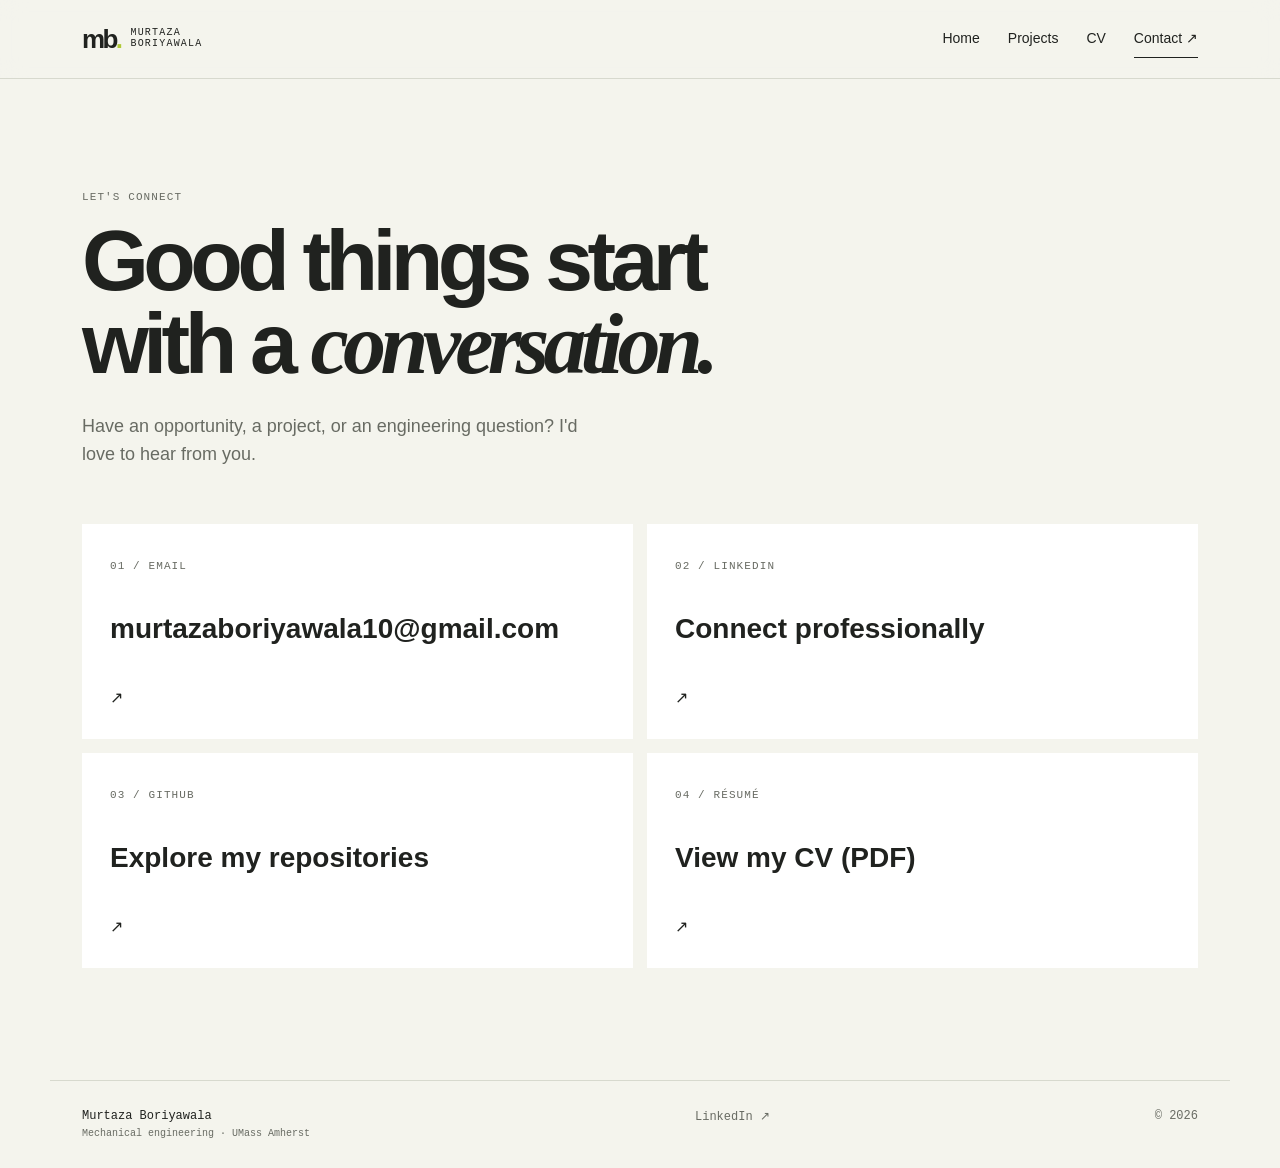
==== contact.html @ b4f7399f "Redesign portfolio with animated project showcase" ====
<!doctype html><html lang="en"><head><meta charset="utf-8"><meta name="viewport" content="width=device-width,initial-scale=1"><meta name="description" content="Murtaza Boriyawala's mechanical engineering portfolio. Explore projects in robotics, CAD, structural analysis, and manufacturing."><meta name="theme-color" content="#f5f5ef"><title>Contact | Murtaza Boriyawala</title><link rel="stylesheet" href="style.css"><script src="site.js" defer></script></head><body><a class="skip" href="#main">Skip to content</a><header class="site-header"><div class="navbar container"><a class="brand" href="index.html" aria-label="Murtaza Boriyawala home"><span class="monogram">mb<span>.</span></span><span class="brand-name">MURTAZA<br>BORIYAWALA</span></a><nav class="nav-links" aria-label="Main navigation"><a  href="index.html">Home</a><a  href="projects.html">Projects</a><a  href="cv.html">CV</a><a class="active" aria-current="page" href="contact.html">Contact ↗</a></nav></div></header><main id="main"><section class="container section"><p class="eyebrow">LET'S CONNECT</p><h1>Good things start<br>with a <span class="serif">conversation.</span></h1><p class="hero-intro">Have an opportunity, a project, or an engineering question? I'd love to hear from you.</p><div class="contact-grid"><a class="contact-card" href="mailto:murtazaboriyawala10@gmail.com"><span class="eyebrow">01 / Email</span><h2>murtazaboriyawala10@gmail.com</h2><span>↗</span></a><a class="contact-card" href="https://www.linkedin.com/in/murtazaboriyawala"><span class="eyebrow">02 / LinkedIn</span><h2>Connect professionally</h2><span>↗</span></a><a class="contact-card" href="https://github.com/murtazamb"><span class="eyebrow">03 / GitHub</span><h2>Explore my repositories</h2><span>↗</span></a><a class="contact-card" href="assets/cv.pdf"><span class="eyebrow">04 / Résumé</span><h2>View my CV (PDF)</h2><span>↗</span></a></div></section></main><footer class="container footer"><a href="index.html">Murtaza Boriyawala<span>Mechanical engineering · UMass Amherst</span></a><a href="https://www.linkedin.com/in/murtazaboriyawala" target="_blank" rel="noopener">LinkedIn ↗</a><span>© 2026</span></footer></body></html>
---- style.css ----
:root{--ink:#20221f;--muted:#686b63;--paper:#f4f4ed;--lime:#d8f36b;--line:#d7d9ce;--max:1180px}*{box-sizing:border-box}html{scroll-behavior:smooth}body{margin:0;background:var(--paper);color:var(--ink);font:16px/1.55 Arial,sans-serif}a{color:inherit;text-decoration:none}.container{max-width:var(--max);margin:0 auto;padding:0 32px}.skip{position:absolute;left:-999px}.skip:focus{left:16px;top:12px;background:var(--lime);padding:8px;z-index:99}.site-header{position:sticky;top:0;z-index:10;background:rgba(244,244,237,.92);backdrop-filter:blur(12px);border-bottom:1px solid var(--line)}.navbar{height:78px;display:flex;align-items:center;justify-content:space-between}.brand{display:flex;align-items:center;gap:10px;font-weight:700}.monogram{font-size:26px;letter-spacing:-.1em}.monogram span{color:#b0c937}.brand-name{font:500 10px/1.05 monospace;letter-spacing:.12em}.nav-links{display:flex;gap:28px;align-items:center;font-size:14px}.nav-links a{padding:8px 0;border-bottom:1px solid transparent}.nav-links a:hover,.nav-links .active{border-color:var(--ink)}.eyebrow{font:500 11px monospace;letter-spacing:.1em;text-transform:uppercase;color:var(--muted);margin:0 0 16px}.status-dot{display:inline-block;width:8px;height:8px;border-radius:50%;background:#9bb72d;margin-right:8px}.hero{display:grid;grid-template-columns:1fr 1fr;gap:70px;padding-top:85px;padding-bottom:92px}.hero h1,h1{font-size:clamp(48px,7vw,86px);line-height:.96;letter-spacing:-.065em;margin:0 0 28px}.serif{font-family:Georgia,serif;font-style:italic}.hero-intro{max-width:510px;color:var(--muted);font-size:18px}.hero-actions{display:flex;align-items:center;gap:28px;margin-top:34px}.button{display:inline-flex;align-items:center;gap:22px;background:var(--ink);color:var(--paper);padding:14px 18px;font-size:14px;transition:transform .2s,background .2s}.button:hover{background:#4d5526;transform:translateY(-3px)}.text-link{font-size:14px;border-bottom:1px solid var(--ink);padding-bottom:4px}.hero-note{display:flex;gap:34px;margin-top:78px;font:10px monospace;letter-spacing:.08em;color:var(--muted)}.hero-visual{position:relative;min-height:545px;background:#30332d;overflow:hidden;color:white}.hero-visual img{width:100%;height:100%;object-fit:cover;opacity:.83;transition:transform .8s}.hero-visual:hover img{transform:scale(1.04)}.visual-top,.visual-bottom{position:absolute;left:24px;right:24px;display:flex;justify-content:space-between;font:10px monospace;letter-spacing:.1em}.visual-top{top:22px}.visual-bottom{bottom:25px;align-items:end}.visual-bottom strong{display:block;font:italic 24px Georgia;letter-spacing:0;text-transform:none;margin-top:6px}.round-arrow{width:42px;height:42px;border:1px solid white;border-radius:50%;display:grid;place-items:center;font-size:20px}.image-rule{position:absolute;left:24px;right:24px;bottom:82px;border-top:1px solid rgba(255,255,255,.55)}.skills-strip{background:var(--ink);color:var(--paper);font:11px monospace;letter-spacing:.08em}.skills-strip .container{display:flex;justify-content:space-between;gap:22px;padding-top:18px;padding-bottom:18px}.skills-strip span:first-child{color:var(--lime)}.section{padding-top:112px;padding-bottom:112px}.section-heading{display:flex;justify-content:space-between;align-items:end;margin-bottom:44px}.section-heading h2{font-size:52px;line-height:1;letter-spacing:-.05em;margin:0}.showcase{background:#272a25;color:white}.slide{display:grid;grid-template-columns:1.1fr .9fr;min-height:480px}.slide[hidden]{display:none}.slide-image{overflow:hidden}.slide-image img{width:100%;height:100%;object-fit:cover;display:block}.slide-copy{padding:60px 54px;display:flex;flex-direction:column;align-items:flex-start}.slide-copy h3{font-size:48px;line-height:1;letter-spacing:-.05em;margin:0 0 18px}.slide-copy p:not(.eyebrow){color:#c7c9c0;max-width:400px}.tags{font:11px monospace;color:var(--muted);letter-spacing:.02em;margin:22px 0 28px}.slide-copy .tags{color:#c7c9c0}.slider-controls{display:flex;justify-content:space-between;align-items:center;padding:18px 24px;border-top:1px solid #555950;font:11px monospace}.slide-dots{display:flex;gap:12px}.slide-dots button,.arrow-button{border:0;background:transparent;color:#92978d;font:inherit;padding:4px;cursor:pointer}.slide-dots button[aria-pressed=true]{color:var(--lime);border-bottom:1px solid var(--lime)}.arrow-button{font-size:20px;color:white}.about-section{background:#e7e8df}.about-grid{display:grid;grid-template-columns:1fr 1fr;gap:90px;align-items:center}.portrait{position:relative}.portrait img{width:100%;height:460px;object-fit:cover;filter:grayscale(1);display:block}.portrait span{position:absolute;bottom:20px;left:20px;color:white;font:10px monospace;letter-spacing:.1em}.about-grid h2,.contact-banner h2{font-size:54px;line-height:1;letter-spacing:-.05em;margin:0 0 26px}.about-grid>div:last-child>p:not(.eyebrow),.contact-banner p{color:var(--muted);max-width:490px}.about-details{display:grid;grid-template-columns:1fr 1fr;gap:28px;margin:40px 0}.about-details span{display:block;font:10px monospace;color:var(--muted);letter-spacing:.1em;margin-bottom:8px}.about-details strong{font-size:18px}.about-details p{color:var(--muted);font-size:14px}.contact-banner{display:grid;grid-template-columns:1fr 1fr;gap:80px;align-items:end}.contact-banner .button{margin-top:24px}.footer{display:flex;justify-content:space-between;gap:20px;padding-top:28px;padding-bottom:28px;border-top:1px solid var(--line);font:12px monospace;color:var(--muted)}.footer a:first-child{color:var(--ink)}.footer a span{display:block;color:var(--muted);font-size:10px;margin-top:5px}.projects-grid{display:grid;grid-template-columns:repeat(2,1fr);gap:22px}.project-card{background:#fff;display:block;transition:transform .25s,box-shadow .25s}.project-card:hover{transform:translateY(-6px);box-shadow:0 18px 38px rgba(32,34,31,.12)}.card-image{height:300px;position:relative;overflow:hidden;background:#ddd}.card-image img{width:100%;height:100%;object-fit:cover;transition:transform .5s}.project-card:hover .card-image img{transform:scale(1.05)}.project-number{position:absolute;top:18px;left:18px;color:white;font:12px monospace}.card-arrow{position:absolute;right:18px;top:14px;background:var(--lime);width:40px;height:40px;border-radius:50%;display:grid;place-items:center;font-size:20px}.project-body{padding:26px 28px 30px}.project-body h3{font-size:30px;letter-spacing:-.04em;line-height:1.05;margin:0 0 10px}.project-body p{color:var(--muted);margin:0}.project-body .tags{display:block}.intro-small{max-width:340px;color:var(--muted)}.case-study{padding-top:55px}.case-study>section:first-child{background:#272a25!important;color:white;border:0!important;padding:50px!important}.case-study>section:first-child .small{color:#c7c9c0}.case-study h1{font-size:58px}.case-study .project{border:0;border-radius:0}.case-study .project-body{background:#fff}.case-columns{margin-top:22px!important;display:grid!important;grid-template-columns:1.2fr .8fr!important;gap:22px!important}.case-columns>div{border:0!important;border-radius:0!important;padding:28px!important}.contact-grid{display:grid;grid-template-columns:repeat(2,1fr);gap:14px;margin-top:55px}.contact-card{background:#fff;padding:28px;min-height:180px;transition:transform .2s}.contact-card:hover{transform:translateY(-4px)}.contact-card h2{font-size:28px;margin:30px 0 36px}.experience{margin-top:80px;display:grid;gap:0}.experience>div{padding:30px 0;border-top:1px solid var(--line);display:grid;grid-template-columns:1fr 1.5fr;gap:30px}.experience h2{margin:0;font-size:26px}.experience p{color:var(--muted)}.reveal{animation:rise .7s both}@keyframes rise{from{opacity:0;transform:translateY(18px)}to{opacity:1;transform:none}}@media(max-width:800px){.container{padding-left:20px;padding-right:20px}.navbar{height:auto;min-height:72px;align-items:flex-start;padding-top:16px;padding-bottom:16px}.nav-links{gap:14px;font-size:12px}.brand-name{display:none}.hero,.slide,.about-grid,.contact-banner{grid-template-columns:1fr;gap:35px}.hero{padding-top:55px}.hero-visual{min-height:380px}.hero-note{margin-top:45px;flex-wrap:wrap}.skills-strip .container{overflow:auto;justify-content:flex-start;white-space:nowrap}.section{padding-top:75px;padding-bottom:75px}.section-heading{align-items:flex-start;gap:25px;flex-direction:column}.section-heading h2,.about-grid h2,.contact-banner h2{font-size:42px}.slide-copy{padding:35px 26px}.slide-copy h3{font-size:38px}.projects-grid,.contact-grid{grid-template-columns:1fr}.card-image{height:240px}.case-study h1{font-size:43px}.case-columns{grid-template-columns:1fr!important}.experience>div{grid-template-columns:1fr;gap:8px}.footer{flex-wrap:wrap}}
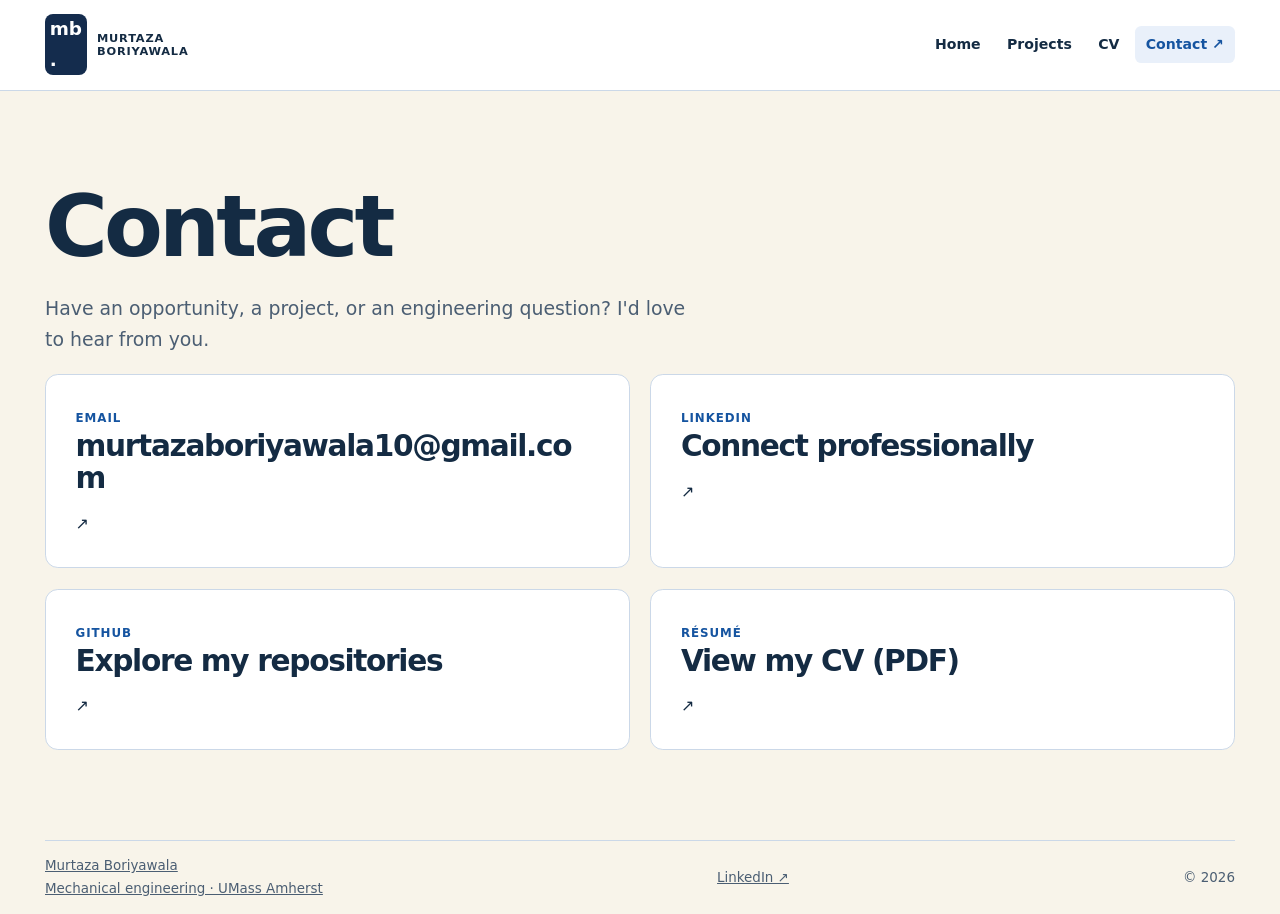
==== commit a123d413: "Refresh portfolio design and feature folding table" ====
--- a/contact.html
+++ b/contact.html
@@ -1 +1,17 @@
-<!doctype html><html lang="en"><head><meta charset="utf-8"><meta name="viewport" content="width=device-width,initial-scale=1"><meta name="description" content="Murtaza Boriyawala's mechanical engineering portfolio. Explore projects in robotics, CAD, structural analysis, and manufacturing."><meta name="theme-color" content="#f5f5ef"><title>Contact | Murtaza Boriyawala</title><link rel="stylesheet" href="style.css"><script src="site.js" defer></script></head><body><a class="skip" href="#main">Skip to content</a><header class="site-header"><div class="navbar container"><a class="brand" href="index.html" aria-label="Murtaza Boriyawala home"><span class="monogram">mb<span>.</span></span><span class="brand-name">MURTAZA<br>BORIYAWALA</span></a><nav class="nav-links" aria-label="Main navigation"><a  href="index.html">Home</a><a  href="projects.html">Projects</a><a  href="cv.html">CV</a><a class="active" aria-current="page" href="contact.html">Contact ↗</a></nav></div></header><main id="main"><section class="container section"><p class="eyebrow">LET'S CONNECT</p><h1>Good things start<br>with a <span class="serif">conversation.</span></h1><p class="hero-intro">Have an opportunity, a project, or an engineering question? I'd love to hear from you.</p><div class="contact-grid"><a class="contact-card" href="mailto:murtazaboriyawala10@gmail.com"><span class="eyebrow">01 / Email</span><h2>murtazaboriyawala10@gmail.com</h2><span>↗</span></a><a class="contact-card" href="https://www.linkedin.com/in/murtazaboriyawala"><span class="eyebrow">02 / LinkedIn</span><h2>Connect professionally</h2><span>↗</span></a><a class="contact-card" href="https://github.com/murtazamb"><span class="eyebrow">03 / GitHub</span><h2>Explore my repositories</h2><span>↗</span></a><a class="contact-card" href="assets/cv.pdf"><span class="eyebrow">04 / Résumé</span><h2>View my CV (PDF)</h2><span>↗</span></a></div></section></main><footer class="container footer"><a href="index.html">Murtaza Boriyawala<span>Mechanical engineering · UMass Amherst</span></a><a href="https://www.linkedin.com/in/murtazaboriyawala" target="_blank" rel="noopener">LinkedIn ↗</a><span>© 2026</span></footer></body></html>+<!doctype html>
+<html lang="en">
+<head><meta charset="utf-8"><meta name="viewport" content="width=device-width,initial-scale=1"><meta name="description" content="Murtaza Boriyawala's mechanical engineering portfolio. Explore projects in robotics, CAD, structural analysis, and manufacturing."><title>Contact | Murtaza Boriyawala</title><link rel="stylesheet" href="style.css"><script src="site.js" defer></script><meta name="theme-color" content="#f8f4ea">
+</head>
+<body><a class="skip" href="#main">Skip to content</a>
+<header class="site-header"><div class="navbar container"><a class="brand" href="index.html" aria-label="Murtaza Boriyawala home"><span class="monogram">mb<span>.</span></span><span class="brand-name">MURTAZA<br>BORIYAWALA</span></a>
+<nav class="nav-links" aria-label="Main navigation"><a  href="index.html">Home</a><a  href="projects.html">Projects</a><a  href="cv.html">CV</a><a class="active" aria-current="page" href="contact.html">Contact ↗</a>
+</nav></div>
+</header>
+<main id="main">
+<section class="container section"><h1>Contact</h1><p class="hero-intro">Have an opportunity, a project, or an engineering question? I'd love to hear from you.</p><div class="contact-grid"><a class="contact-card" href="mailto:murtazaboriyawala10@gmail.com"><span class="eyebrow">Email</span><h2>murtazaboriyawala10@gmail.com</h2><span>↗</span></a><a class="contact-card" href="https://www.linkedin.com/in/murtazaboriyawala"><span class="eyebrow">LinkedIn</span><h2>Connect professionally</h2><span>↗</span></a><a class="contact-card" href="https://github.com/murtazamb"><span class="eyebrow">GitHub</span><h2>Explore my repositories</h2><span>↗</span></a><a class="contact-card" href="assets/cv.pdf"><span class="eyebrow">Résumé</span><h2>View my CV (PDF)</h2><span>↗</span></a></div>
+</section>
+</main>
+<footer class="container footer"><a href="index.html">Murtaza Boriyawala<span>Mechanical engineering · UMass Amherst</span></a><a href="https://www.linkedin.com/in/murtazaboriyawala" target="_blank" rel="noopener">LinkedIn ↗</a><span>© 2026</span>
+</footer>
+</body>
+</html>
--- a/style.css
+++ b/style.css
@@ -1 +1,142 @@
-:root{--ink:#20221f;--muted:#686b63;--paper:#f4f4ed;--lime:#d8f36b;--line:#d7d9ce;--max:1180px}*{box-sizing:border-box}html{scroll-behavior:smooth}body{margin:0;background:var(--paper);color:var(--ink);font:16px/1.55 Arial,sans-serif}a{color:inherit;text-decoration:none}.container{max-width:var(--max);margin:0 auto;padding:0 32px}.skip{position:absolute;left:-999px}.skip:focus{left:16px;top:12px;background:var(--lime);padding:8px;z-index:99}.site-header{position:sticky;top:0;z-index:10;background:rgba(244,244,237,.92);backdrop-filter:blur(12px);border-bottom:1px solid var(--line)}.navbar{height:78px;display:flex;align-items:center;justify-content:space-between}.brand{display:flex;align-items:center;gap:10px;font-weight:700}.monogram{font-size:26px;letter-spacing:-.1em}.monogram span{color:#b0c937}.brand-name{font:500 10px/1.05 monospace;letter-spacing:.12em}.nav-links{display:flex;gap:28px;align-items:center;font-size:14px}.nav-links a{padding:8px 0;border-bottom:1px solid transparent}.nav-links a:hover,.nav-links .active{border-color:var(--ink)}.eyebrow{font:500 11px monospace;letter-spacing:.1em;text-transform:uppercase;color:var(--muted);margin:0 0 16px}.status-dot{display:inline-block;width:8px;height:8px;border-radius:50%;background:#9bb72d;margin-right:8px}.hero{display:grid;grid-template-columns:1fr 1fr;gap:70px;padding-top:85px;padding-bottom:92px}.hero h1,h1{font-size:clamp(48px,7vw,86px);line-height:.96;letter-spacing:-.065em;margin:0 0 28px}.serif{font-family:Georgia,serif;font-style:italic}.hero-intro{max-width:510px;color:var(--muted);font-size:18px}.hero-actions{display:flex;align-items:center;gap:28px;margin-top:34px}.button{display:inline-flex;align-items:center;gap:22px;background:var(--ink);color:var(--paper);padding:14px 18px;font-size:14px;transition:transform .2s,background .2s}.button:hover{background:#4d5526;transform:translateY(-3px)}.text-link{font-size:14px;border-bottom:1px solid var(--ink);padding-bottom:4px}.hero-note{display:flex;gap:34px;margin-top:78px;font:10px monospace;letter-spacing:.08em;color:var(--muted)}.hero-visual{position:relative;min-height:545px;background:#30332d;overflow:hidden;color:white}.hero-visual img{width:100%;height:100%;object-fit:cover;opacity:.83;transition:transform .8s}.hero-visual:hover img{transform:scale(1.04)}.visual-top,.visual-bottom{position:absolute;left:24px;right:24px;display:flex;justify-content:space-between;font:10px monospace;letter-spacing:.1em}.visual-top{top:22px}.visual-bottom{bottom:25px;align-items:end}.visual-bottom strong{display:block;font:italic 24px Georgia;letter-spacing:0;text-transform:none;margin-top:6px}.round-arrow{width:42px;height:42px;border:1px solid white;border-radius:50%;display:grid;place-items:center;font-size:20px}.image-rule{position:absolute;left:24px;right:24px;bottom:82px;border-top:1px solid rgba(255,255,255,.55)}.skills-strip{background:var(--ink);color:var(--paper);font:11px monospace;letter-spacing:.08em}.skills-strip .container{display:flex;justify-content:space-between;gap:22px;padding-top:18px;padding-bottom:18px}.skills-strip span:first-child{color:var(--lime)}.section{padding-top:112px;padding-bottom:112px}.section-heading{display:flex;justify-content:space-between;align-items:end;margin-bottom:44px}.section-heading h2{font-size:52px;line-height:1;letter-spacing:-.05em;margin:0}.showcase{background:#272a25;color:white}.slide{display:grid;grid-template-columns:1.1fr .9fr;min-height:480px}.slide[hidden]{display:none}.slide-image{overflow:hidden}.slide-image img{width:100%;height:100%;object-fit:cover;display:block}.slide-copy{padding:60px 54px;display:flex;flex-direction:column;align-items:flex-start}.slide-copy h3{font-size:48px;line-height:1;letter-spacing:-.05em;margin:0 0 18px}.slide-copy p:not(.eyebrow){color:#c7c9c0;max-width:400px}.tags{font:11px monospace;color:var(--muted);letter-spacing:.02em;margin:22px 0 28px}.slide-copy .tags{color:#c7c9c0}.slider-controls{display:flex;justify-content:space-between;align-items:center;padding:18px 24px;border-top:1px solid #555950;font:11px monospace}.slide-dots{display:flex;gap:12px}.slide-dots button,.arrow-button{border:0;background:transparent;color:#92978d;font:inherit;padding:4px;cursor:pointer}.slide-dots button[aria-pressed=true]{color:var(--lime);border-bottom:1px solid var(--lime)}.arrow-button{font-size:20px;color:white}.about-section{background:#e7e8df}.about-grid{display:grid;grid-template-columns:1fr 1fr;gap:90px;align-items:center}.portrait{position:relative}.portrait img{width:100%;height:460px;object-fit:cover;filter:grayscale(1);display:block}.portrait span{position:absolute;bottom:20px;left:20px;color:white;font:10px monospace;letter-spacing:.1em}.about-grid h2,.contact-banner h2{font-size:54px;line-height:1;letter-spacing:-.05em;margin:0 0 26px}.about-grid>div:last-child>p:not(.eyebrow),.contact-banner p{color:var(--muted);max-width:490px}.about-details{display:grid;grid-template-columns:1fr 1fr;gap:28px;margin:40px 0}.about-details span{display:block;font:10px monospace;color:var(--muted);letter-spacing:.1em;margin-bottom:8px}.about-details strong{font-size:18px}.about-details p{color:var(--muted);font-size:14px}.contact-banner{display:grid;grid-template-columns:1fr 1fr;gap:80px;align-items:end}.contact-banner .button{margin-top:24px}.footer{display:flex;justify-content:space-between;gap:20px;padding-top:28px;padding-bottom:28px;border-top:1px solid var(--line);font:12px monospace;color:var(--muted)}.footer a:first-child{color:var(--ink)}.footer a span{display:block;color:var(--muted);font-size:10px;margin-top:5px}.projects-grid{display:grid;grid-template-columns:repeat(2,1fr);gap:22px}.project-card{background:#fff;display:block;transition:transform .25s,box-shadow .25s}.project-card:hover{transform:translateY(-6px);box-shadow:0 18px 38px rgba(32,34,31,.12)}.card-image{height:300px;position:relative;overflow:hidden;background:#ddd}.card-image img{width:100%;height:100%;object-fit:cover;transition:transform .5s}.project-card:hover .card-image img{transform:scale(1.05)}.project-number{position:absolute;top:18px;left:18px;color:white;font:12px monospace}.card-arrow{position:absolute;right:18px;top:14px;background:var(--lime);width:40px;height:40px;border-radius:50%;display:grid;place-items:center;font-size:20px}.project-body{padding:26px 28px 30px}.project-body h3{font-size:30px;letter-spacing:-.04em;line-height:1.05;margin:0 0 10px}.project-body p{color:var(--muted);margin:0}.project-body .tags{display:block}.intro-small{max-width:340px;color:var(--muted)}.case-study{padding-top:55px}.case-study>section:first-child{background:#272a25!important;color:white;border:0!important;padding:50px!important}.case-study>section:first-child .small{color:#c7c9c0}.case-study h1{font-size:58px}.case-study .project{border:0;border-radius:0}.case-study .project-body{background:#fff}.case-columns{margin-top:22px!important;display:grid!important;grid-template-columns:1.2fr .8fr!important;gap:22px!important}.case-columns>div{border:0!important;border-radius:0!important;padding:28px!important}.contact-grid{display:grid;grid-template-columns:repeat(2,1fr);gap:14px;margin-top:55px}.contact-card{background:#fff;padding:28px;min-height:180px;transition:transform .2s}.contact-card:hover{transform:translateY(-4px)}.contact-card h2{font-size:28px;margin:30px 0 36px}.experience{margin-top:80px;display:grid;gap:0}.experience>div{padding:30px 0;border-top:1px solid var(--line);display:grid;grid-template-columns:1fr 1.5fr;gap:30px}.experience h2{margin:0;font-size:26px}.experience p{color:var(--muted)}.reveal{animation:rise .7s both}@keyframes rise{from{opacity:0;transform:translateY(18px)}to{opacity:1;transform:none}}@media(max-width:800px){.container{padding-left:20px;padding-right:20px}.navbar{height:auto;min-height:72px;align-items:flex-start;padding-top:16px;padding-bottom:16px}.nav-links{gap:14px;font-size:12px}.brand-name{display:none}.hero,.slide,.about-grid,.contact-banner{grid-template-columns:1fr;gap:35px}.hero{padding-top:55px}.hero-visual{min-height:380px}.hero-note{margin-top:45px;flex-wrap:wrap}.skills-strip .container{overflow:auto;justify-content:flex-start;white-space:nowrap}.section{padding-top:75px;padding-bottom:75px}.section-heading{align-items:flex-start;gap:25px;flex-direction:column}.section-heading h2,.about-grid h2,.contact-banner h2{font-size:42px}.slide-copy{padding:35px 26px}.slide-copy h3{font-size:38px}.projects-grid,.contact-grid{grid-template-columns:1fr}.card-image{height:240px}.case-study h1{font-size:43px}.case-columns{grid-template-columns:1fr!important}.experience>div{grid-template-columns:1fr;gap:8px}.footer{flex-wrap:wrap}}
+:root {
+  color-scheme: light;
+  --navy: #142c4d;
+  --blue: #1554a0;
+  --ink: #142b43;
+  --muted: #4b5e73;
+  --cream: #f8f4ea;
+  --white: #fff;
+  --mist: #e9f0fa;
+  --line: #cbd8e8;
+  --width: 1190px;
+}
+* { box-sizing: border-box; }
+html { scroll-behavior: smooth; scroll-padding-top: 90px; }
+body { margin: 0; background: var(--cream); color: var(--ink); font: 1rem/1.65 system-ui, sans-serif; }
+a { color: inherit; }
+img { display: block; max-width: 100%; }
+button { font: inherit; }
+[hidden] { display: none !important; }
+:focus-visible { outline: 3px solid #2c72c1; outline-offset: 4px; }
+.container { width: min(calc(100% - 3rem), var(--width)); margin-inline: auto; }
+.skip { position: fixed; top: 1rem; left: 1rem; z-index: 20; padding: .5rem 1rem; background: var(--white); transform: translateY(-250%); }
+.skip:focus { transform: none; }
+.site-header { position: sticky; top: 0; z-index: 10; background: var(--white); border-bottom: 1px solid var(--line); }
+.navbar, .footer { display: flex; flex-wrap: wrap; align-items: center; justify-content: space-between; gap: 1rem; padding-block: .9rem; }
+.brand { display: inline-flex; align-items: center; gap: .65rem; text-decoration: none; }
+.monogram { display: grid; place-content: center; background: var(--navy); color: var(--white); width: 2.6rem; aspect-ratio: 1; border-radius: .5rem; font-size: 1.15rem; font-weight: 800; }
+.brand-name { font-size: .71rem; line-height: 1.15; font-weight: 800; letter-spacing: .07em; }
+.nav-links { display: flex; flex-wrap: wrap; gap: .25rem; }
+.nav-links a { text-decoration: none; padding: .42rem .7rem; border-radius: .4rem; font-size: .88rem; font-weight: 650; }
+.nav-links a:hover, .nav-links .active { background: var(--mist); color: var(--blue); }
+h1, h2, h3, p { margin-top: 0; }
+h1, h2, h3 { line-height: 1.08; letter-spacing: -.045em; }
+h1 { font-size: clamp(2.75rem, 6.7vw, 5.65rem); margin-bottom: 1.25rem; }
+h2 { font-size: clamp(1.9rem, 4.3vw, 3.7rem); margin-bottom: 1rem; }
+h3 { font-size: clamp(1.3rem, 2.7vw, 2.15rem); margin-bottom: .55rem; }
+.serif { font-family: Georgia, serif; font-weight: 400; font-style: italic; color: var(--blue); }
+.eyebrow, .tags, .cv-date { font-size: .74rem; font-weight: 750; letter-spacing: .08em; text-transform: uppercase; color: var(--blue); }
+.hero, .section { padding-block: clamp(3.5rem, 7vw, 6rem); }
+.hero { display: grid; grid-template-columns: 1.15fr .85fr; gap: clamp(2rem, 6vw, 6rem); align-items: center; }
+.hero-intro, .intro-small, .small, .bio-text { color: var(--muted); }
+.hero-intro, .bio-text { max-width: 54ch; font-size: clamp(1rem, 1.8vw, 1.18rem); }
+.hero-actions { display: flex; flex-wrap: wrap; align-items: center; gap: 1rem; margin-top: 1.5rem; }
+.button { display: inline-flex; align-items: center; gap: .7rem; background: var(--blue); color: var(--white); padding: .7rem 1.05rem; border-radius: .45rem; font-weight: 700; text-decoration: none; }
+.button:hover { background: var(--navy); }
+.text-link { color: var(--blue); font-weight: 700; text-underline-offset: .25em; }
+.hero-portrait { margin: 0; position: relative; padding: 1rem; background: var(--white); border: 1px solid var(--line); border-radius: 1rem; }
+.hero-portrait img { width: 100%; aspect-ratio: 4 / 4.2; object-fit: cover; object-position: center 32%; border-radius: .55rem; }
+.hero-portrait figcaption { margin-top: .55rem; color: var(--muted); font-size: .8rem; }
+.skills-strip, .about-section { background: var(--mist); }
+.skills-strip .container { display: flex; flex-wrap: wrap; gap: .6rem 1.35rem; padding-block: 1rem; color: var(--navy); font-size: .86rem; }
+.skills-strip span:first-child { font-weight: 800; }
+.section-heading { display: flex; flex-wrap: wrap; align-items: end; justify-content: space-between; gap: 1.25rem; margin-bottom: 1.8rem; }
+.section-heading h1, .section-heading h2, .section-heading p:last-child { margin-bottom: 0; }
+.intro-small { max-width: 35ch; }
+.projects-grid, .contact-grid, .grid { display: grid; grid-template-columns: repeat(2, minmax(0, 1fr)); gap: 1.3rem; }
+.project-card, .project, .contact-card { display: block; overflow: hidden; background: var(--white); border: 1px solid var(--line); border-radius: .8rem; text-decoration: none; }
+.project-card, .contact-card { transition: transform .22s ease, box-shadow .22s ease; }
+.project-card:hover, .contact-card:hover { transform: translateY(-4px); box-shadow: 0 12px 30px #21457619; }
+.card-image { position: relative; background: var(--navy); overflow: hidden; }
+.card-image img, .slide-image img { width: 100%; height: 100%; object-fit: contain; }
+.card-image { aspect-ratio: 16 / 9; }
+.card-arrow { position: absolute; top: .75rem; right: .75rem; display: grid; place-items: center; width: 2.15rem; aspect-ratio: 1; border-radius: 50%; background: var(--white); color: var(--blue); }
+.project-body, .contact-card { padding: clamp(1.15rem, 3vw, 1.85rem); }
+.project-body h2 { font-size: clamp(1.35rem, 3vw, 2.15rem); margin-bottom: .55rem; }
+.project-body p:not(.eyebrow), .contact-card p { color: var(--muted); }
+.project-body .eyebrow, .contact-card .eyebrow { margin-bottom: .6rem; }
+.contact-card h2 { font-size: clamp(1.2rem, 3vw, 1.85rem); overflow-wrap: anywhere; }
+.showcase { overflow: hidden; border: 1px solid var(--line); border-radius: 1rem; background: var(--white); }
+.slides { display: grid; }
+.slide { grid-area: 1 / 1; display: grid; grid-template-columns: 1.12fr .88fr; }
+.slide-image { position: relative; min-height: 290px; background: var(--navy); }
+.slide-image img { position: absolute; inset: 0; }
+.slide-copy { padding: clamp(1.4rem, 5vw, 3.4rem); align-self: center; }
+.slide-copy p:not(.eyebrow) { color: var(--muted); }
+.slide-copy .button { margin-top: 1rem; }
+.slider-controls { display: flex; gap: .5rem; flex-wrap: wrap; align-items: center; justify-content: space-between; padding: .7rem 1rem; border-top: 1px solid var(--line); }
+.slider-controls button { min-width: 2.75rem; min-height: 2.75rem; margin: .1rem; border: 1px solid var(--line); border-radius: .45rem; background: var(--white); color: var(--blue); cursor: pointer; }
+.slider-controls button:hover, .slider-controls button[aria-pressed="true"] { background: var(--mist); border-color: var(--blue); }
+.slider-controls > span { font-size: .8rem; color: var(--muted); }
+.about-grid, .contact-banner, .cv-hero, .cv-entry, .case-columns { display: grid; grid-template-columns: repeat(2, minmax(0, 1fr)); gap: 2rem; align-items: start; }
+.about-details, .cv-skills { display: grid; grid-template-columns: repeat(auto-fit, minmax(min(100%, 180px), 1fr)); gap: 1rem; }
+.about-details strong { display: block; }
+.footer { border-top: 1px solid var(--line); color: var(--muted); font-size: .84rem; }
+.footer a:first-child span { display: block; }
+.case-study { padding-block: clamp(2.4rem, 5vw, 5rem); }
+.case-header { padding: clamp(1.35rem, 5vw, 3.5rem); background: var(--navy); color: var(--white); border-radius: .85rem; }
+.case-header .small { color: #e1ebf9; max-width: 78ch; }
+.case-header .eyebrow { color: #c4dcfa; }
+.case-header h1 { font-size: clamp(2.3rem, 5.5vw, 4.35rem); }
+.case-study .section-title { font-size: clamp(1.35rem, 3vw, 2rem); margin-top: 1.65rem; }
+.case-study .grid { grid-template-columns: repeat(auto-fit, minmax(min(100%, 250px), 1fr)); }
+.case-study .project img { width: 100%; height: 220px; object-fit: contain; background: var(--mist); }
+.case-columns { margin-top: 1.25rem; }
+.case-columns > div, .cv-summary { background: var(--white); border: 1px solid var(--line); border-radius: .75rem; padding: 1.4rem; }
+.badges { display: flex; flex-wrap: wrap; gap: .45rem; }
+.badge { padding: .3rem .55rem; background: var(--mist); color: var(--navy); border-radius: .3rem; font-size: .84rem; }
+.cardlink { color: var(--blue); }
+.case-nav { display: grid; grid-template-columns: repeat(2, minmax(0, 1fr)); gap: .8rem; margin-top: 2rem; }
+.case-nav a { padding: 1rem; border: 1px solid var(--line); border-radius: .5rem; background: var(--white); color: var(--blue); font-weight: 700; text-decoration: none; }
+.case-nav a:hover { border-color: var(--blue); }
+.case-nav a:last-child { text-align: right; }
+.case-nav span { display: block; color: var(--muted); font-size: .76rem; }
+.case-back { display: inline-block; margin-bottom: 1.2rem; }
+.cv-hero { grid-template-columns: 1fr minmax(230px, .42fr); align-items: center; }
+.cv-summary > div { display: flex; gap: 1rem; justify-content: space-between; align-items: baseline; padding: .55rem 0; border-top: 1px solid var(--line); }
+.cv-summary strong { font-size: 1.8rem; color: var(--blue); }
+.cv-summary p, .cv-entry p, .cv-skills p { color: var(--muted); }
+.cv-section { padding-block: 1.15rem 2.1rem; }
+.cv-heading, .cv-entry { border-bottom: 1px solid var(--line); }
+.cv-heading { display: flex; flex-wrap: wrap; gap: .4rem 1rem; justify-content: space-between; align-items: baseline; }
+.cv-heading > span { font-size: .77rem; color: var(--muted); }
+.cv-entry, .cv-skills { padding-block: 1.25rem; }
+.cv-entry h2 { font-size: clamp(1.25rem, 3vw, 1.85rem); }
+.cv-cta { border-top: 1px solid var(--line); }
+.table-cover { min-height: 180px; display: grid; place-items: center; background: linear-gradient(145deg, #14335a, #205da1); color: var(--white); }
+.table-cover span { padding: 1rem; font: italic clamp(1.8rem, 4vw, 3.5rem) Georgia, serif; }
+.card-image .table-cover, .slide-image .table-cover { position: absolute; inset: 0; min-height: 0; }
+@media (max-width: 720px) {
+  .container { width: min(calc(100% - 2rem), var(--width)); }
+  .hero, .slide, .about-grid, .contact-banner, .cv-hero, .cv-entry, .case-columns, .projects-grid, .contact-grid { grid-template-columns: 1fr; gap: 1rem; }
+  .hero { gap: 1.75rem; }
+  .hero-portrait { width: min(100%, 330px); }
+  .slide-image { min-height: 0; aspect-ratio: 16 / 10; }
+  .nav-links a { padding-inline: .45rem; }
+}
+@media (max-width: 410px) {
+  .navbar { gap: .4rem; }
+  .brand-name { font-size: .6rem; }
+}
+@media (prefers-reduced-motion: no-preference) {
+  @view-transition { navigation: auto; }
+  ::view-transition-old(root) { animation: .2s ease-in both fade-out; }
+  ::view-transition-new(root) { animation: .32s ease-out both reveal-page; }
+  .slide-enter { animation: .32s ease-out both reveal-page; }
+  @keyframes fade-out { to { opacity: 0; } }
+  @keyframes reveal-page { from { opacity: 0; transform: translateY(8px); } }
+}
+@media (prefers-reduced-motion: reduce) {
+  html { scroll-behavior: auto; }
+  *, *::before, *::after { animation-duration: .01ms !important; transition-duration: .01ms !important; }
+}
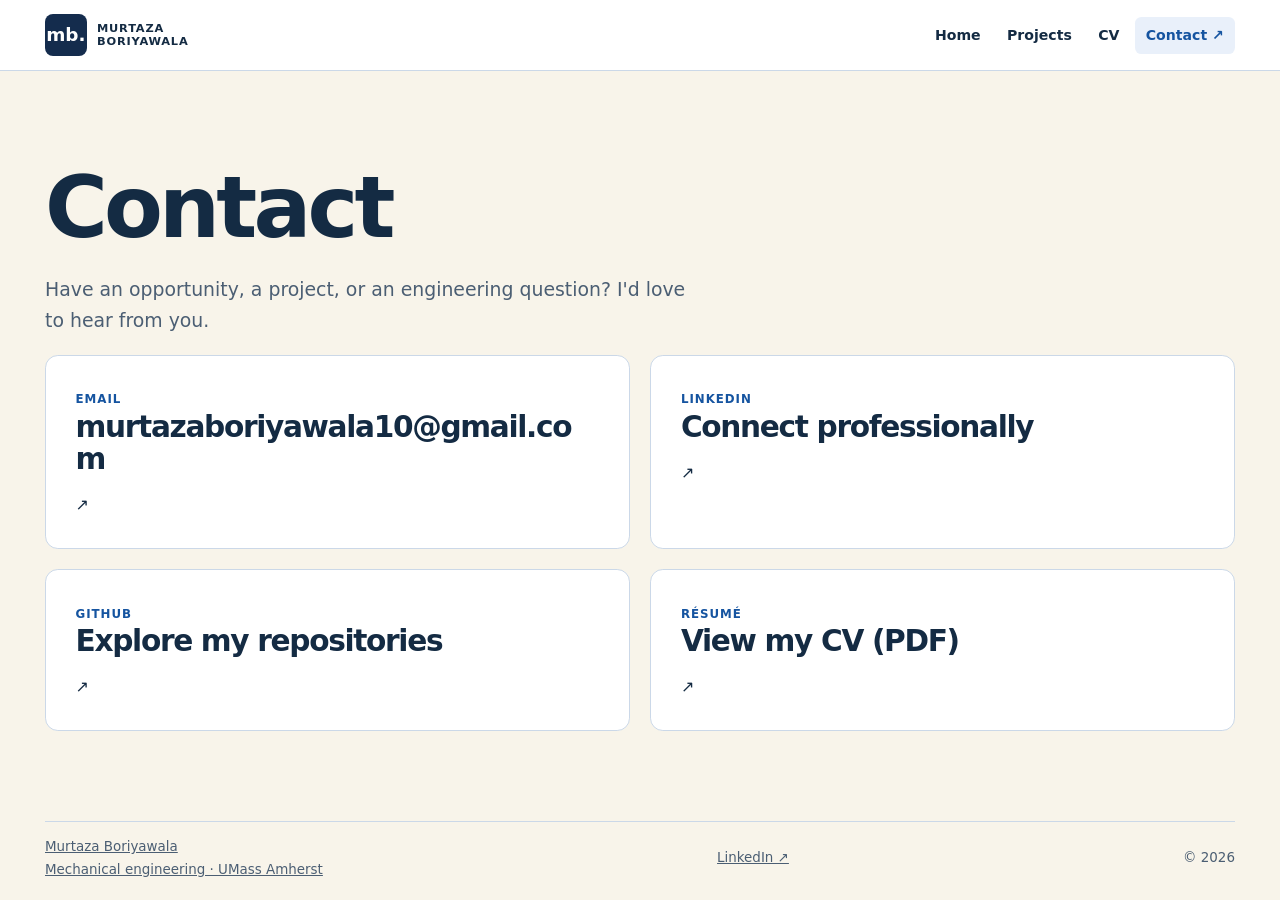
==== commit 261a0865: "Refresh cached portfolio styles and scripts" ====
--- a/contact.html
+++ b/contact.html
@@ -1,6 +1,6 @@
 <!doctype html>
 <html lang="en">
-<head><meta charset="utf-8"><meta name="viewport" content="width=device-width,initial-scale=1"><meta name="description" content="Murtaza Boriyawala's mechanical engineering portfolio. Explore projects in robotics, CAD, structural analysis, and manufacturing."><title>Contact | Murtaza Boriyawala</title><link rel="stylesheet" href="style.css"><script src="site.js" defer></script><meta name="theme-color" content="#f8f4ea">
+<head><meta charset="utf-8"><meta name="viewport" content="width=device-width,initial-scale=1"><meta name="description" content="Murtaza Boriyawala's mechanical engineering portfolio. Explore projects in robotics, CAD, structural analysis, and manufacturing."><title>Contact | Murtaza Boriyawala</title><link rel="stylesheet" href="style.css?v=20261118"><script src="site.js?v=20261118" defer></script><meta name="theme-color" content="#f8f4ea">
 </head>
 <body><a class="skip" href="#main">Skip to content</a>
 <header class="site-header"><div class="navbar container"><a class="brand" href="index.html" aria-label="Murtaza Boriyawala home"><span class="monogram">mb<span>.</span></span><span class="brand-name">MURTAZA<br>BORIYAWALA</span></a>
--- a/style.css
+++ b/style.css
@@ -24,7 +24,7 @@
 .site-header { position: sticky; top: 0; z-index: 10; background: var(--white); border-bottom: 1px solid var(--line); }
 .navbar, .footer { display: flex; flex-wrap: wrap; align-items: center; justify-content: space-between; gap: 1rem; padding-block: .9rem; }
 .brand { display: inline-flex; align-items: center; gap: .65rem; text-decoration: none; }
-.monogram { display: grid; place-content: center; background: var(--navy); color: var(--white); width: 2.6rem; aspect-ratio: 1; border-radius: .5rem; font-size: 1.15rem; font-weight: 800; }
+.monogram { display: inline-flex; align-items: center; justify-content: center; background: var(--navy); color: var(--white); width: 2.6rem; aspect-ratio: 1; border-radius: .5rem; font-size: 1.15rem; font-weight: 800; }
 .brand-name { font-size: .71rem; line-height: 1.15; font-weight: 800; letter-spacing: .07em; }
 .nav-links { display: flex; flex-wrap: wrap; gap: .25rem; }
 .nav-links a { text-decoration: none; padding: .42rem .7rem; border-radius: .4rem; font-size: .88rem; font-weight: 650; }
@@ -45,7 +45,7 @@
 .button:hover { background: var(--navy); }
 .text-link { color: var(--blue); font-weight: 700; text-underline-offset: .25em; }
 .hero-portrait { margin: 0; position: relative; padding: 1rem; background: var(--white); border: 1px solid var(--line); border-radius: 1rem; }
-.hero-portrait img { width: 100%; aspect-ratio: 4 / 4.2; object-fit: cover; object-position: center 32%; border-radius: .55rem; }
+.hero-portrait img { width: 100%; height: auto; aspect-ratio: 4 / 4.2; object-fit: cover; object-position: center 32%; border-radius: .55rem; }
 .hero-portrait figcaption { margin-top: .55rem; color: var(--muted); font-size: .8rem; }
 .skills-strip, .about-section { background: var(--mist); }
 .skills-strip .container { display: flex; flex-wrap: wrap; gap: .6rem 1.35rem; padding-block: 1rem; color: var(--navy); font-size: .86rem; }
